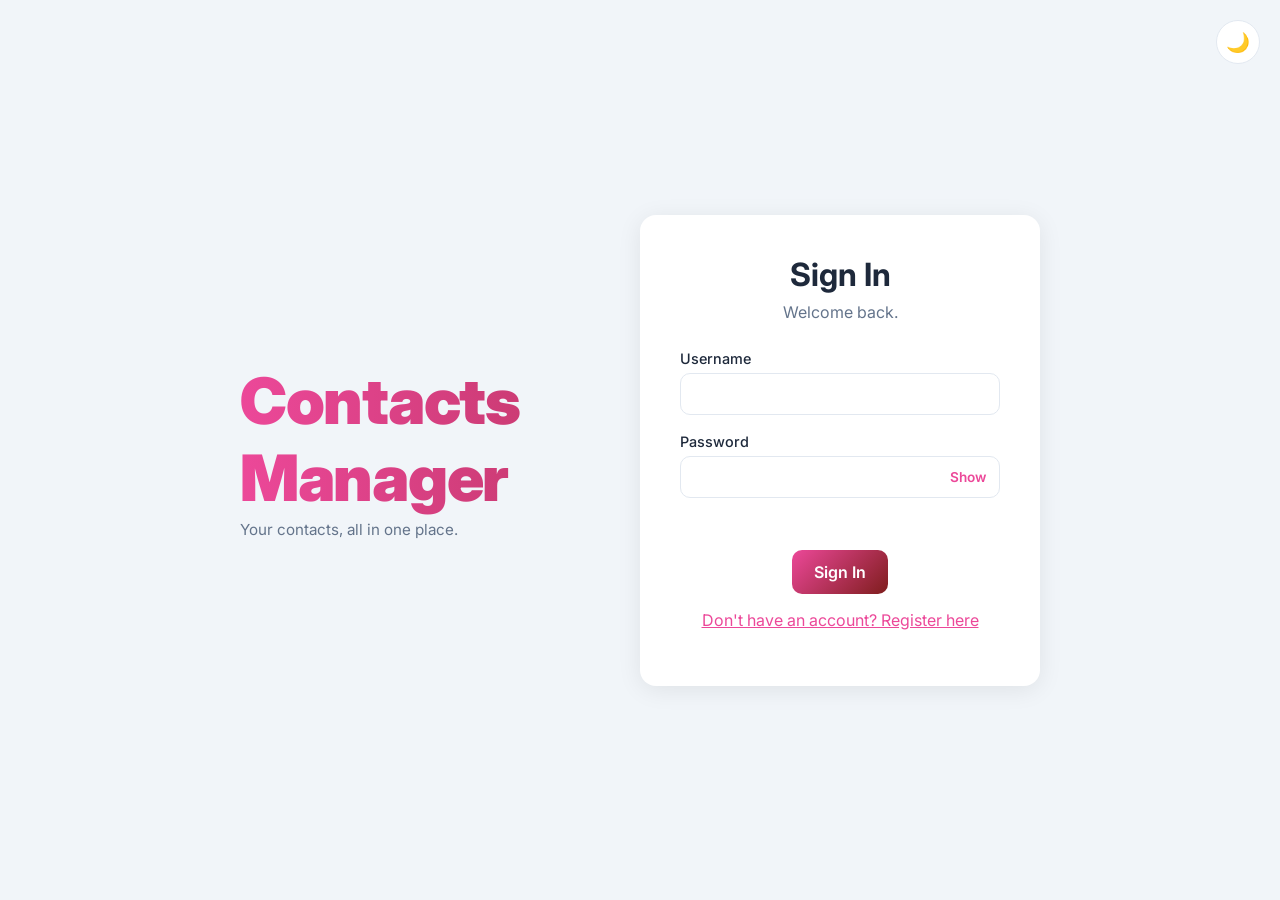
==== index.html @ 5d1593e3 "Frontend styling" ====
<!DOCTYPE html>
<html lang="en">
<head>
  <meta charset="UTF-8" />
  <meta name="viewport" content="width=device-width, initial-scale=1.0" />
  <title>Sign In - Contacts Manager</title>
  <link rel="stylesheet" href="css/style.css" />
  <link rel="preconnect" href="https://fonts.googleapis.com">
  <link rel="preconnect" href="https://fonts.gstatic.com" crossorigin>
  <link href="https://fonts.googleapis.com/css2?family=Inter:wght@400;500;600;700;800;900&display=swap" rel="stylesheet">
  <link rel="icon" href="data:image/svg+xml,<svg xmlns=%22http://www.w3.org/2000/svg%22 viewBox=%220 0 100 100%22><text y=%22.9em%22 font-size=%2290%22>⭐</text></svg>">
</head>
<body>
    <button id="theme-toggle" class="theme-toggle">🌙</button>
    <div class="center-container">
        <div class="brand">
          <h1 class="brand-title">Contacts Manager</h1>
          <p class="brand-tagline">Your contacts, all in one place.</p>
        </div>
        <div class="card" id="login-card">
            <h1>Sign In</h1>
            <p class="subtitle">Welcome back.</p>

            <form id="login-form">
            <div class="form-group">
                <label for="login">Username</label>
                <input type="text" id="login" name="login" />
            </div>

            <div class="form-group">
                <label for="password">Password</label>
                <div class="password-wrapper">
                <input type="password" id="password" name="password" />
                <button type="button" id="toggle-password" class="toggle-password-btn">Show</button>
                </div>
            </div>

            <div id="form-message"></div>

            <button type="submit" class="button button-primary">Sign In</button>
            </form>

            <p><a href="register.html">Don't have an account? Register here</a></p>
        </div>
    </div>
    <script src="js/auth.js"></script>
    <script>
        const themeToggle = document.getElementById("theme-toggle");
        const savedTheme = localStorage.getItem("theme");

        if (savedTheme === "dark") {
            document.documentElement.setAttribute("data-theme", "dark");
            themeToggle.textContent = "☀️";
        }

        themeToggle.addEventListener("click", function () {
            const isDark = document.documentElement.getAttribute("data-theme") === "dark";

            if (isDark) {
            document.documentElement.removeAttribute("data-theme");
            localStorage.setItem("theme", "light");
            themeToggle.textContent = "🌙";
            } else {
            document.documentElement.setAttribute("data-theme", "dark");
            localStorage.setItem("theme", "dark");
            themeToggle.textContent = "☀️";
            }
        });
    </script>

    <script>
        const togglePassword = document.getElementById("toggle-password");
        const passwordInput = document.getElementById("password");

        togglePassword.addEventListener("click", function () {
            const isPassword = passwordInput.type === "password";
            passwordInput.type = isPassword ? "text" : "password";
            togglePassword.textContent = isPassword ? "Hide" : "Show";
        });
    </script>
</body>
</html>
---- css/style.css ----
:root {
  --color-primary: #ec4899;
  --color-primary-dark: #7f1d1d;
  --color-bg: #f1f5f9;
  --color-card: #ffffff;
  --color-text: #1e293b;
  --color-muted: #64748b;
  --color-border: #e2e8f0;
  --radius: 16px;
  --radius-sm: 10px;
}

:root[data-theme="dark"] {
  --color-bg: #0f172a;
  --color-card: #1e293b;
  --color-text: #f1f5f9;
  --color-muted: #94a3b8;
  --color-border: #334155;
}

.theme-toggle {
  position: fixed;
  top: 20px;
  right: 20px;
  background: var(--color-card);
  border: 1px solid var(--color-border);
  border-radius: 50%;
  width: 44px;
  height: 44px;
  font-size: 1.2rem;
  cursor: pointer;
}

* {
  box-sizing: border-box;
}

body {
  margin: 0;
  font-family: "Inter", Arial, sans-serif;
  background: var(--color-bg);
  color: var(--color-text);
}

.center-container {
  min-height: 100vh;
  display: flex;
  align-items: center;
  justify-content: center;
  gap: 80px;
  padding: 20px;
}

.brand {
  text-align: left;
  max-width: 320px;
}

.brand-title {
  font-size: 4rem;
  font-weight: 900;
  letter-spacing: -0.02em;
  margin: 0 0 4px;
  background: linear-gradient(270deg, #ec4899, #7f1d1d, #ec4899);
  background-size: 600% 600%;
  -webkit-background-clip: text;
  background-clip: text;
  color: transparent;
  animation: gradientShift 10s ease infinite;
}

@keyframes gradientShift {
  0% { background-position: 0% 50%; }
  50% { background-position: 100% 50%; }
  100% { background-position: 0% 50%; }
}

.brand-tagline {
  color: var(--color-muted);
  margin: 0;
  font-size: 0.95rem;
}

.card {
  background: var(--color-card);
  border-radius: var(--radius);
  box-shadow: 0 4px 24px rgba(0, 0, 0, 0.08);
  padding: 40px;
  width: 100%;
  max-width: 400px;
  text-align: center;
}

h1 {
  margin: 0 0 8px;
}

.subtitle {
  margin: 0 0 28px;
  color: var(--color-muted);
}

.button-group {
  display: flex;
  flex-direction: column;
  gap: 12px;
}

.button {
  display: inline-block;
  padding: 12px 22px;
  border-radius: var(--radius-sm);
  font-size: 1rem;
  font-weight: 600;
  font-family: inherit;
  text-decoration: none;
  border: none;
  cursor: pointer;
  transition: background 0.15s ease, transform 0.05s ease;
}

.button:active {
  transform: scale(0.98);
}

.button-primary {
  background: linear-gradient(135deg, #ec4899, #7f1d1d);
  color: white;
  transition: filter 0.15s ease, transform 0.05s ease;
}

.button-primary:hover {
  filter: brightness(1.1);
}

.button-secondary {
  background: var(--color-bg);
  color: var(--color-text);
  border: 1px solid var(--color-border);
}

.button-secondary:hover {
  background: var(--color-border);
}

.form-group {
  margin-bottom: 18px;
  text-align: left;
}

.form-group label {
  display: block;
  margin-bottom: 6px;
  font-size: 0.9rem;
  font-weight: 500;
}

.form-group input[type="text"],
.form-group input[type="password"] {
  width: 100%;
  padding: 10px 14px;
  border: 1px solid var(--color-border);
  border-radius: var(--radius-sm);
  font-size: 1rem;
  font-family: inherit;
}

.form-group input:focus {
  outline: none;
  border-color: var(--color-primary);
  box-shadow: 0 0 0 3px rgba(236, 72, 153, 0.15);
}

#form-message {
  min-height: 20px;
  font-size: 0.9rem;
  margin-bottom: 14px;
}

.topbar {
  display: flex;
  justify-content: space-between;
  align-items: center;
  padding: 16px 24px;
  background: var(--color-card);
  border-bottom: 1px solid var(--color-border);
}

.topbar h2 {
  margin: 0;
}

.topbar-right {
  display: flex;
  align-items: center;
  gap: 16px;
}

.page-content {
  max-width: 800px;
  margin: 24px auto;
  padding: 0 16px;
}

.search-row {
  display: flex;
  gap: 12px;
  margin-bottom: 20px;
}

.search-row input {
  flex: 1;
  padding: 10px 14px;
  border: 1px solid var(--color-border);
  border-radius: var(--radius-sm);
  font-size: 1rem;
  font-family: inherit;
}

.search-row input:focus {
  outline: none;
  border-color: var(--color-primary);
  box-shadow: 0 0 0 3px rgba(236, 72, 153, 0.15);
}

.contact-card,
.user-card {
  background: var(--color-card);
  border: 1px solid var(--color-border);
  border-radius: var(--radius);
  padding: 18px 20px;
  margin-bottom: 10px;
  display: flex;
  justify-content: space-between;
  align-items: center;
  transition: box-shadow 0.15s ease;
}

.contact-card:hover,
.user-card:hover {
  box-shadow: 0 2px 10px rgba(0, 0, 0, 0.06);
}

.contact-info h3,
.user-info h3 {
  margin: 0 0 4px;
  font-size: 1.05rem;
}

.contact-info p,
.user-info p {
  margin: 0;
  color: var(--color-muted);
  font-size: 0.9rem;
}

.contact-actions,
.user-actions {
  display: flex;
  gap: 8px;
}

.contact-actions button,
.user-actions button {
  padding: 7px 14px;
  font-size: 0.85rem;
  font-family: inherit;
  border: 1px solid var(--color-border);
  border-radius: var(--radius-sm);
  background: white;
  cursor: pointer;
  transition: background 0.15s ease;
}

.contact-actions button:hover,
.user-actions button:hover {
  background: var(--color-bg);
}

.add-form {
  background: var(--color-card);
  border: 1px solid var(--color-border);
  border-radius: var(--radius);
  padding: 22px;
  margin-bottom: 20px;
}

.form-actions {
  display: flex;
  gap: 10px;
}

.badge {
  display: inline-block;
  padding: 2px 10px;
  border-radius: 999px;
  font-size: 0.75rem;
  font-weight: 600;
  margin-left: 8px;
}

.badge-admin {
  background: #fce7f3;
  color: #7f1d1d;
}

.badge-disabled {
  background: #fee2e2;
  color: #b91c1c;
}

.success-state {
  padding: 10px 0;
}

.success-icon {
  width: 56px;
  height: 56px;
  margin: 0 auto 16px;
  border-radius: 50%;
  background: var(--color-primary);
  color: white;
  font-size: 1.75rem;
  display: flex;
  align-items: center;
  justify-content: center;
}

.error-state {
  padding: 10px 0;
}

.error-icon {
  width: 56px;
  height: 56px;
  margin: 0 auto 16px;
  border-radius: 50%;
  background: #dc2626;
  color: white;
  font-size: 1.75rem;
  display: flex;
  align-items: center;
  justify-content: center;
}

.form-row {
  display: flex;
  gap: 12px;
}

.form-row .form-group {
  flex: 1;
}

.topbar-title {
  font-size: 1.5rem;
  font-weight: 900;
  letter-spacing: -0.02em;
  margin: 0;
  background: linear-gradient(270deg, #ec4899, #7f1d1d, #ec4899);
  background-size: 600% 600%;
  -webkit-background-clip: text;
  background-clip: text;
  color: transparent;
  animation: gradientShift 10s ease infinite;
}

.modal-overlay {
  position: fixed;
  top: 0;
  left: 0;
  right: 0;
  bottom: 0;
  background: rgba(0, 0, 0, 0.4);
  display: flex;
  align-items: center;
  justify-content: center;
  z-index: 1000;
}

.modal-box {
  background: var(--color-card);
  border-radius: var(--radius);
  padding: 28px;
  max-width: 360px;
  width: 100%;
  text-align: center;
  box-shadow: 0 4px 24px rgba(0, 0, 0, 0.15);
}

.modal-box p {
  margin: 0 0 20px;
  font-size: 1rem;
}

.modal-actions {
  display: flex;
  gap: 10px;
  justify-content: center;
}

.form-message {
  min-height: 20px;
  font-size: 0.9rem;
  margin-bottom: 14px;
  color: #dc2626;
}

.form-message-success {
  color: #16a34a;
}

.form-message-error {
  color: #dc2626;
}

.card p a {
  color: var(--color-primary);
}

.card p a:visited {
  color: var(--color-primary);
}

.password-wrapper {
  position: relative;
}

.password-wrapper input {
  padding-right: 60px;
}

.toggle-password-btn {
  position: absolute;
  right: 10px;
  top: 50%;
  transform: translateY(-50%);
  background: none;
  border: none;
  cursor: pointer;
  font-size: 0.85rem;
  font-weight: 600;
  font-family: inherit;
  color: var(--color-primary);
  padding: 4px;
}

.star-button {
  background: none;
  border: none;
  font-size: 1.1rem;
  cursor: pointer;
  color: var(--color-border);
  padding: 7px 10px;
}

.star-button.favorited {
  color: #f59e0b;
}
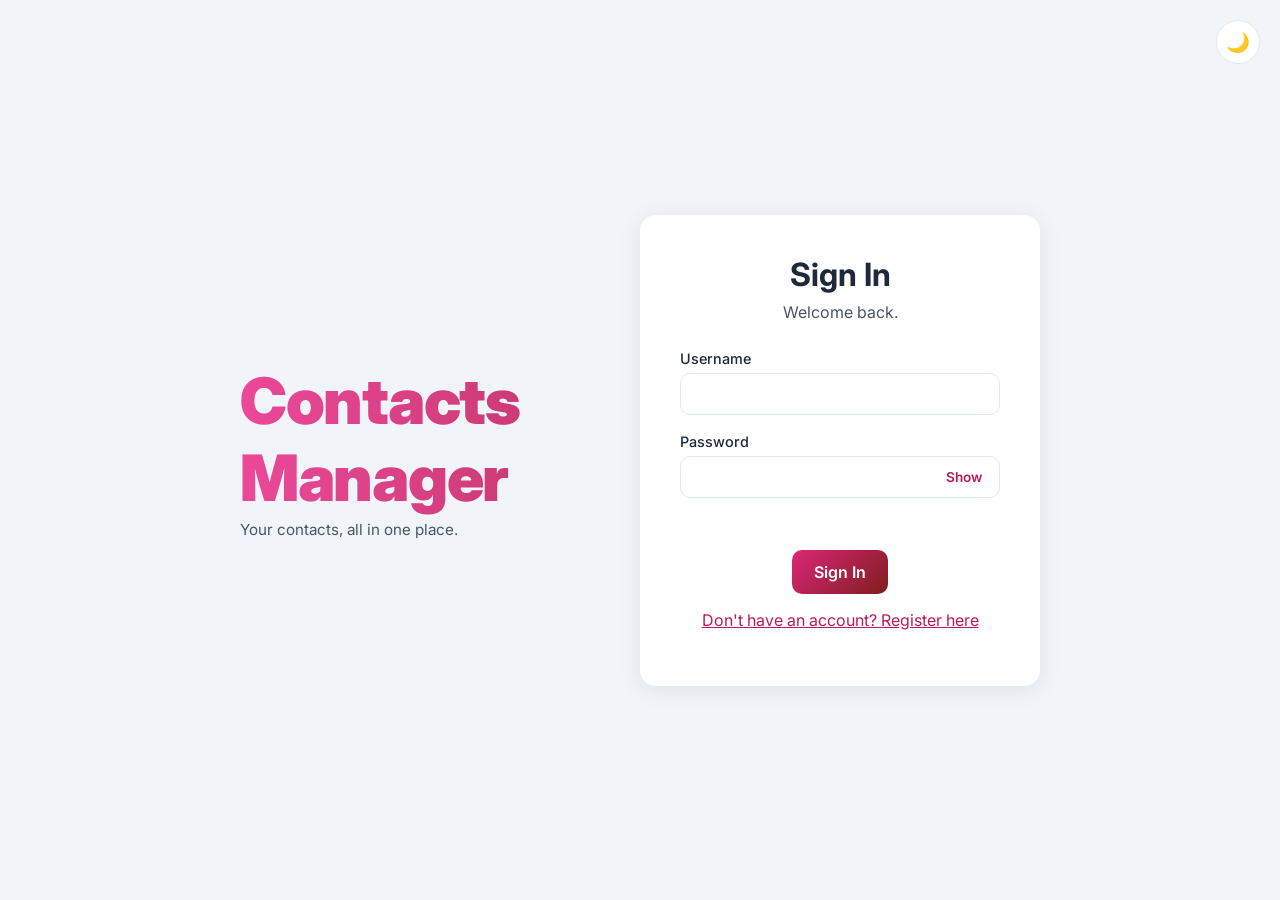
==== commit 65f04fc1: "Improve accessibility to reach Lighthouse score of 100 on all pages - Fix color contrast for muted t" ====
--- a/index.html
+++ b/index.html
@@ -11,38 +11,38 @@
   <link rel="icon" href="data:image/svg+xml,<svg xmlns=%22http://www.w3.org/2000/svg%22 viewBox=%220 0 100 100%22><text y=%22.9em%22 font-size=%2290%22>⭐</text></svg>">
 </head>
 <body>
-    <button id="theme-toggle" class="theme-toggle">🌙</button>
-    <div class="center-container">
+    <button type="button" id="theme-toggle" class="theme-toggle" aria-label="Switch to dark mode">🌙</button>
+    <main class="center-container">
         <div class="brand">
           <h1 class="brand-title">Contacts Manager</h1>
           <p class="brand-tagline">Your contacts, all in one place.</p>
         </div>
         <div class="card" id="login-card">
-            <h1>Sign In</h1>
+            <h2>Sign In</h2>
             <p class="subtitle">Welcome back.</p>
 
             <form id="login-form">
             <div class="form-group">
                 <label for="login">Username</label>
-                <input type="text" id="login" name="login" />
+                <input type="text" id="login" name="login" autocomplete="username" />
             </div>
 
             <div class="form-group">
                 <label for="password">Password</label>
                 <div class="password-wrapper">
-                <input type="password" id="password" name="password" />
-                <button type="button" id="toggle-password" class="toggle-password-btn">Show</button>
+                <input type="password" id="password" name="password" autocomplete="current-password" />
+                <button type="button" id="toggle-password" class="toggle-password-btn" aria-controls="password" aria-pressed="false">Show</button>
                 </div>
             </div>
 
-            <div id="form-message"></div>
+            <div id="form-message" role="status" aria-live="polite"></div>
 
             <button type="submit" class="button button-primary">Sign In</button>
             </form>
 
             <p><a href="register.html">Don't have an account? Register here</a></p>
         </div>
-    </div>
+    </main>
     <script src="js/auth.js"></script>
     <script>
         const themeToggle = document.getElementById("theme-toggle");
@@ -51,6 +51,7 @@
         if (savedTheme === "dark") {
             document.documentElement.setAttribute("data-theme", "dark");
             themeToggle.textContent = "☀️";
+            themeToggle.setAttribute("aria-label", "Switch to light mode");
         }
 
         themeToggle.addEventListener("click", function () {
@@ -60,10 +61,12 @@
             document.documentElement.removeAttribute("data-theme");
             localStorage.setItem("theme", "light");
             themeToggle.textContent = "🌙";
+            themeToggle.setAttribute("aria-label", "Switch to dark mode");
             } else {
             document.documentElement.setAttribute("data-theme", "dark");
             localStorage.setItem("theme", "dark");
             themeToggle.textContent = "☀️";
+            themeToggle.setAttribute("aria-label", "Switch to light mode");
             }
         });
     </script>
@@ -76,6 +79,7 @@
             const isPassword = passwordInput.type === "password";
             passwordInput.type = isPassword ? "text" : "password";
             togglePassword.textContent = isPassword ? "Hide" : "Show";
+            togglePassword.setAttribute("aria-pressed", String(isPassword));
         });
     </script>
 </body>
--- a/css/style.css
+++ b/css/style.css
@@ -4,8 +4,12 @@
   --color-bg: #f1f5f9;
   --color-card: #ffffff;
   --color-text: #1e293b;
-  --color-muted: #64748b;
+  --color-muted: #475569;
   --color-border: #e2e8f0;
+  --color-link: #be185d;
+  --color-error: #dc2626;
+  --color-success: #15803d;
+  --color-star: #b45309;
   --radius: 16px;
   --radius-sm: 10px;
 }
@@ -16,6 +20,10 @@
   --color-text: #f1f5f9;
   --color-muted: #94a3b8;
   --color-border: #334155;
+  --color-link: #f472b6;
+  --color-error: #f87171;
+  --color-success: #4ade80;
+  --color-star: #fbbf24;
 }
 
 .theme-toggle {
@@ -29,6 +37,23 @@
   height: 44px;
   font-size: 1.2rem;
   cursor: pointer;
+}
+
+:focus-visible {
+  outline: 3px solid var(--color-link);
+  outline-offset: 2px;
+}
+
+.visually-hidden {
+  position: absolute;
+  width: 1px;
+  height: 1px;
+  padding: 0;
+  margin: -1px;
+  overflow: hidden;
+  clip: rect(0, 0, 0, 0);
+  white-space: nowrap;
+  border: 0;
 }
 
 * {
@@ -91,8 +116,13 @@
   text-align: center;
 }
 
-h1 {
+h1,
+.card h2 {
   margin: 0 0 8px;
+}
+
+.card h2 {
+  font-size: 2em;
 }
 
 .subtitle {
@@ -124,7 +154,7 @@
 }
 
 .button-primary {
-  background: linear-gradient(135deg, #ec4899, #7f1d1d);
+  background: linear-gradient(135deg, #db2777, #7f1d1d);
   color: white;
   transition: filter 0.15s ease, transform 0.05s ease;
 }
@@ -156,11 +186,15 @@
 }
 
 .form-group input[type="text"],
-.form-group input[type="password"] {
+.form-group input[type="password"],
+.form-group input[type="tel"],
+.form-group input[type="email"] {
   width: 100%;
   padding: 10px 14px;
   border: 1px solid var(--color-border);
   border-radius: var(--radius-sm);
+  background: var(--color-card);
+  color: var(--color-text);
   font-size: 1rem;
   font-family: inherit;
 }
@@ -186,7 +220,7 @@
   border-bottom: 1px solid var(--color-border);
 }
 
-.topbar h2 {
+.topbar h1 {
   margin: 0;
 }
 
@@ -213,6 +247,8 @@
   padding: 10px 14px;
   border: 1px solid var(--color-border);
   border-radius: var(--radius-sm);
+  background: var(--color-card);
+  color: var(--color-text);
   font-size: 1rem;
   font-family: inherit;
 }
@@ -241,8 +277,8 @@
   box-shadow: 0 2px 10px rgba(0, 0, 0, 0.06);
 }
 
-.contact-info h3,
-.user-info h3 {
+.contact-info h2,
+.user-info h2 {
   margin: 0 0 4px;
   font-size: 1.05rem;
 }
@@ -267,7 +303,8 @@
   font-family: inherit;
   border: 1px solid var(--color-border);
   border-radius: var(--radius-sm);
-  background: white;
+  background: var(--color-card);
+  color: var(--color-text);
   cursor: pointer;
   transition: background 0.15s ease;
 }
@@ -388,9 +425,11 @@
   box-shadow: 0 4px 24px rgba(0, 0, 0, 0.15);
 }
 
-.modal-box p {
+.modal-box p,
+.modal-box .modal-message {
   margin: 0 0 20px;
   font-size: 1rem;
+  font-weight: 400;
 }
 
 .modal-actions {
@@ -403,23 +442,23 @@
   min-height: 20px;
   font-size: 0.9rem;
   margin-bottom: 14px;
-  color: #dc2626;
+  color: var(--color-error);
 }
 
 .form-message-success {
-  color: #16a34a;
+  color: var(--color-success);
 }
 
 .form-message-error {
-  color: #dc2626;
+  color: var(--color-error);
 }
 
 .card p a {
-  color: var(--color-primary);
+  color: var(--color-link);
 }
 
 .card p a:visited {
-  color: var(--color-primary);
+  color: var(--color-link);
 }
 
 .password-wrapper {
@@ -441,8 +480,8 @@
   font-size: 0.85rem;
   font-weight: 600;
   font-family: inherit;
-  color: var(--color-primary);
-  padding: 4px;
+  color: var(--color-link);
+  padding: 6px 8px;
 }
 
 .star-button {
@@ -450,10 +489,27 @@
   border: none;
   font-size: 1.1rem;
   cursor: pointer;
-  color: var(--color-border);
+  color: var(--color-muted);
   padding: 7px 10px;
 }
 
-.star-button.favorited {
-  color: #f59e0b;
+.contact-actions .star-button {
+  color: var(--color-muted);
+}
+
+.contact-actions .star-button.favorited {
+  color: var(--color-star);
+}
+
+@media (prefers-reduced-motion: reduce) {
+  .brand-title,
+  .topbar-title {
+    animation: none;
+  }
+
+  .button,
+  .button:active {
+    transition: none;
+    transform: none;
+  }
 }
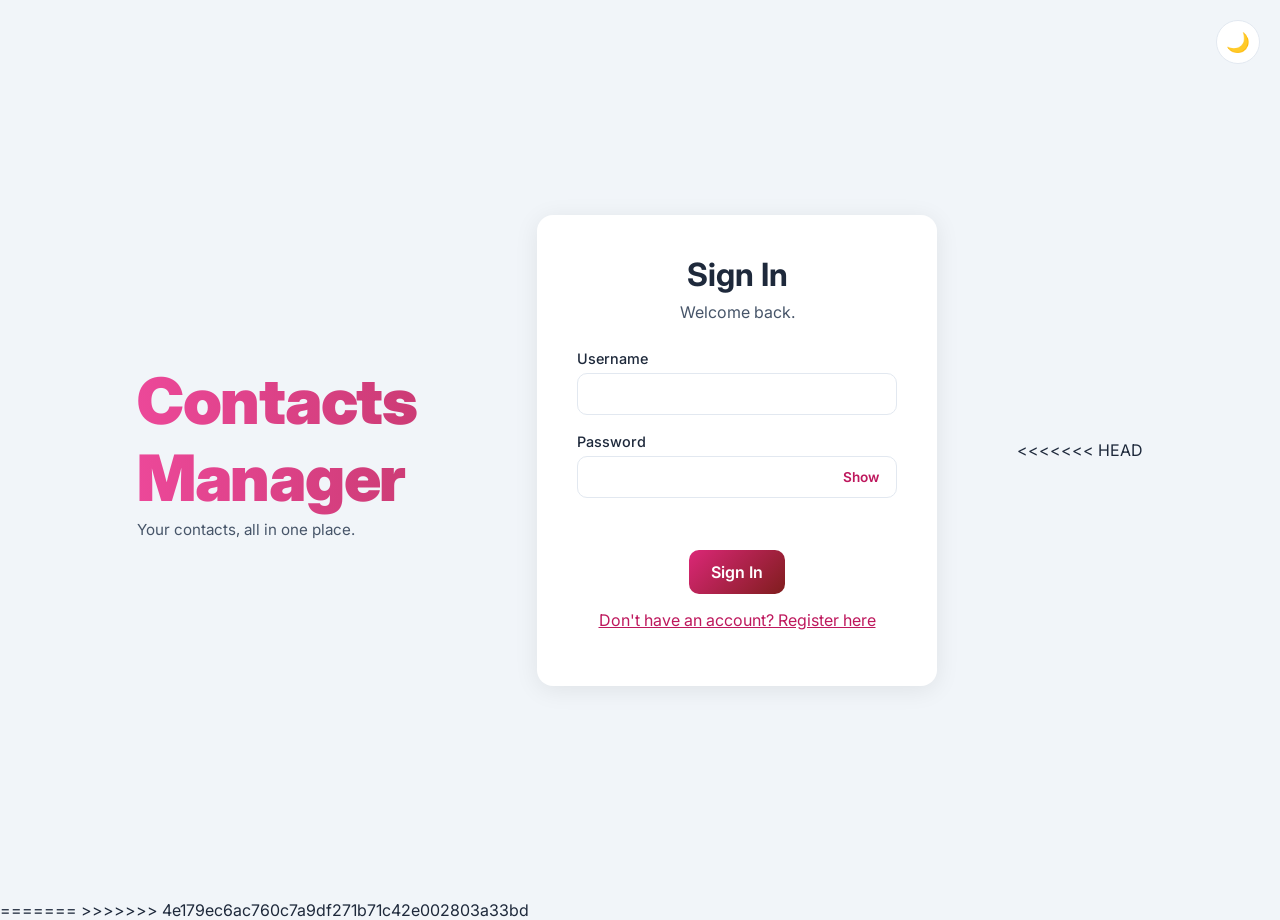
==== commit e486c5c0: "Mergin commits" ====
--- a/index.html
+++ b/index.html
@@ -42,7 +42,12 @@
 
             <p><a href="register.html">Don't have an account? Register here</a></p>
         </div>
+<<<<<<< HEAD
     </main>
+=======
+    </div>
+    <script src="js/common.js"></script>
+>>>>>>> 4e179ec6ac760c7a9df271b71c42e002803a33bd
     <script src="js/auth.js"></script>
     <script>
         const themeToggle = document.getElementById("theme-toggle");
--- a/css/style.css
+++ b/css/style.css
@@ -493,6 +493,7 @@
   padding: 7px 10px;
 }
 
+<<<<<<< HEAD
 .contact-actions .star-button {
   color: var(--color-muted);
 }
@@ -512,4 +513,202 @@
     transition: none;
     transform: none;
   }
-}+}
+=======
+.star-button.favorited {
+  color: #f59e0b;
+}
+
+/* ==========================================================================
+   Added for the expanded app: navigation, tags, sharing, dashboard, admin tabs.
+   Uses the same color variables as above, so dark mode works automatically.
+   ========================================================================== */
+
+.main-nav { display: flex; gap: 4px; flex: 1; margin-left: 24px; overflow-x: auto; }
+.main-nav a {
+  padding: 8px 14px; border-radius: 999px; color: var(--color-muted);
+  text-decoration: none; font-weight: 600; font-size: 0.95rem; white-space: nowrap;
+}
+.main-nav a:hover { background: var(--color-bg); color: var(--color-text); }
+.main-nav a[aria-current="page"] { background: #fce7f3; color: #9d174d; }
+:root[data-theme="dark"] .main-nav a[aria-current="page"] { background: #500724; color: #f9a8d4; }
+
+@media (max-width: 760px) {
+  .topbar { flex-wrap: wrap; gap: 8px; }
+  .main-nav { order: 3; flex-basis: 100%; margin-left: 0; }
+  #welcome-message { display: none; }
+  .search-row, .form-row { flex-wrap: wrap; }
+  .contact-card, .user-card { flex-wrap: wrap; gap: 10px; }
+}
+
+.page-title { font-size: 1.9rem; margin: 0 0 4px; letter-spacing: -0.02em; }
+
+.button-small { padding: 6px 12px; font-size: 0.85rem; }
+.button-danger { background: #dc2626; color: white; }
+.button-danger:hover { filter: brightness(1.1); }
+.button:disabled { opacity: 0.55; cursor: not-allowed; }
+
+.form-group input[type="email"], .form-group input[type="date"], .form-group input[type="file"],
+.form-group select, .form-group textarea, .modal-box input[type="text"], .modal-box select {
+  width: 100%; padding: 10px 14px; border: 1px solid var(--color-border); border-radius: var(--radius-sm);
+  font-size: 1rem; font-family: inherit; background: var(--color-card); color: var(--color-text);
+}
+.form-group textarea { resize: vertical; }
+.form-group input[type="text"], .form-group input[type="password"], .search-row input {
+  background: var(--color-card); color: var(--color-text);
+}
+.field-hint { font-size: 0.82rem; color: var(--color-muted); margin: 6px 0 0; }
+.label { display: block; margin-bottom: 6px; font-size: 0.9rem; font-weight: 500; }
+.checkbox { display: flex; align-items: center; gap: 8px; font-size: 0.9rem; margin: 4px 0 14px; cursor: pointer; }
+.checkbox input { accent-color: var(--color-primary); width: 16px; height: 16px; }
+
+/* ---- Views, tag filter, tags ---- */
+
+.view-row { display: flex; justify-content: space-between; gap: 12px; flex-wrap: wrap; margin-bottom: 14px; }
+.view-actions { display: flex; gap: 8px; flex-wrap: wrap; }
+.segmented {
+  display: inline-flex; gap: 2px; padding: 3px; border-radius: 999px;
+  background: var(--color-card); border: 1px solid var(--color-border); max-width: 100%; overflow-x: auto;
+}
+.segmented button {
+  border: none; background: none; color: var(--color-muted); font: inherit; font-weight: 600;
+  font-size: 0.88rem; padding: 7px 14px; border-radius: 999px; cursor: pointer; white-space: nowrap;
+}
+.segmented button[aria-pressed="true"] { background: linear-gradient(135deg, #ec4899, #7f1d1d); color: white; }
+
+.chips { display: flex; gap: 8px; flex-wrap: wrap; margin-bottom: 12px; }
+.chip {
+  display: inline-flex; align-items: center; gap: 6px; padding: 4px 12px; border-radius: 999px;
+  border: 1px solid var(--color-border); background: var(--color-card); color: var(--color-text);
+  font: inherit; font-size: 0.83rem; font-weight: 600; cursor: pointer;
+}
+.chip[aria-pressed="true"] { border-color: var(--color-primary); background: #fce7f3; color: #9d174d; }
+:root[data-theme="dark"] .chip[aria-pressed="true"] { background: #500724; color: #f9a8d4; }
+.chip-count { color: var(--color-muted); font-weight: 500; }
+.dot { display: inline-block; width: 8px; height: 8px; border-radius: 50%; flex: none; }
+
+.tag {
+  display: inline-flex; align-items: center; gap: 5px; padding: 2px 9px; border-radius: 999px;
+  font-size: 0.75rem; font-weight: 600; background: var(--color-bg); border: 1px solid var(--color-border);
+}
+.contact-meta { display: flex; gap: 6px; flex-wrap: wrap; margin-top: 6px; }
+.badge-shared { background: var(--color-bg); color: var(--color-muted); border: 1px solid var(--color-border); }
+.badge-warning { background: #fef3c7; color: #92400e; }
+.badge-muted { background: var(--color-bg); color: var(--color-muted); border: 1px solid var(--color-border); margin-left: 0; }
+
+.tag-picker { display: flex; gap: 8px; flex-wrap: wrap; }
+.tag-option {
+  display: inline-flex; align-items: center; gap: 6px; padding: 5px 12px; border-radius: 999px;
+  border: 1px solid var(--color-border); font-size: 0.85rem; font-weight: 600; cursor: pointer;
+}
+.tag-option input { accent-color: var(--color-primary); }
+
+/* ---- Contact cards ---- */
+
+.contact-card { gap: 14px; }
+.contact-info { flex: 1; min-width: 0; }
+.contact-actions { flex-wrap: wrap; justify-content: flex-end; }
+.avatar {
+  flex: none; width: 44px; height: 44px; border-radius: 50%; overflow: hidden;
+  display: inline-flex; align-items: center; justify-content: center;
+  color: white; font-weight: 700; font-size: 0.95rem;
+}
+.avatar img { width: 100%; height: 100%; object-fit: cover; }
+.photo-row { display: flex; align-items: center; gap: 14px; flex-wrap: wrap; }
+.photo-row input[type="file"] { width: auto; flex: 1; }
+
+/* ---- Dialogs (same look as the existing confirm box) ---- */
+
+.modal-box.modal-wide { max-width: 560px; text-align: left; max-height: calc(100vh - 40px); overflow-y: auto; }
+.modal-box h3 { margin: 0 0 16px; }
+.modal-box .modal-actions { justify-content: flex-end; margin-top: 16px; }
+.modal-text { font-size: 0.9rem !important; color: var(--color-muted); margin: 0 0 14px !important; }
+.share-row, .tag-row {
+  display: flex; align-items: center; gap: 10px; padding: 8px 0; border-bottom: 1px solid var(--color-border);
+}
+.share-row span { flex: 1; font-size: 0.92rem; }
+.tag-row input[type="text"] { flex: 1; padding: 7px 10px; }
+.tag-row input[type="color"], .tag-color-group input { width: 44px; height: 38px; padding: 2px; border: 1px solid var(--color-border); border-radius: 8px; background: none; }
+.tag-color-group { flex: 0 0 auto !important; }
+#import-message { white-space: pre-line; margin-top: 12px; }
+
+/* ---- Dashboard ---- */
+
+.stats { display: grid; grid-template-columns: repeat(auto-fit, minmax(160px, 1fr)); gap: 12px; margin: 20px 0; }
+.stat {
+  display: block; padding: 16px 18px; border-radius: var(--radius); text-decoration: none; color: inherit;
+  background: var(--color-card); border: 1px solid var(--color-border);
+}
+a.stat:hover { box-shadow: 0 2px 10px rgba(0, 0, 0, 0.06); }
+.stat-value { font-size: 1.9rem; font-weight: 800; }
+.stat-label { color: var(--color-muted); font-size: 0.88rem; }
+
+.panel {
+  background: var(--color-card); border: 1px solid var(--color-border); border-radius: var(--radius);
+  padding: 20px 22px; margin-bottom: 16px;
+}
+.panel h3 { margin: 0 0 12px; font-size: 1.05rem; }
+.panel-danger { border-color: #fca5a5; }
+.dashboard-grid { display: grid; grid-template-columns: 1fr 1fr; gap: 16px; }
+@media (max-width: 760px) { .dashboard-grid { grid-template-columns: 1fr; } }
+
+.simple-list, .activity-list { list-style: none; margin: 0; padding: 0; }
+.simple-list li {
+  display: flex; justify-content: space-between; gap: 10px; padding: 9px 0;
+  border-bottom: 1px solid var(--color-border); font-size: 0.93rem;
+}
+.simple-list li:last-child, .activity-list li:last-child { border-bottom: none; }
+.simple-list .subtitle, .panel h3 .subtitle { margin: 0; font-size: 0.85rem; font-weight: 400; }
+.activity-list li { display: flex; gap: 12px; padding: 9px 0; border-bottom: 1px solid var(--color-border); font-size: 0.93rem; }
+.activity-dot { flex: none; width: 9px; height: 9px; margin-top: 7px; border-radius: 50%; background: var(--color-primary); }
+.activity-time { display: block; color: var(--color-muted); font-size: 0.8rem; }
+.notice { background: #fef3c7; color: #92400e; border-radius: var(--radius-sm); padding: 12px 16px; margin-bottom: 16px; }
+.notice strong { display: block; }
+
+/* ---- Admin tabs, charts and audit log ---- */
+
+.tabs { display: flex; gap: 4px; border-bottom: 1px solid var(--color-border); margin-bottom: 20px; }
+.tabs button {
+  border: none; background: none; font: inherit; font-weight: 600; color: var(--color-muted);
+  padding: 10px 16px; cursor: pointer; border-bottom: 3px solid transparent; margin-bottom: -1px;
+}
+.tabs button[aria-selected="true"] { color: #be185d; border-bottom-color: var(--color-primary); }
+:root[data-theme="dark"] .tabs button[aria-selected="true"] { color: #f9a8d4; }
+
+.chart-grid { display: grid; grid-template-columns: 1fr 1fr; gap: 16px; margin-bottom: 16px; }
+@media (max-width: 760px) { .chart-grid { grid-template-columns: 1fr; } }
+.chart-card { background: var(--color-card); border: 1px solid var(--color-border); border-radius: var(--radius); padding: 18px; }
+.chart-card h3 { margin: 0 0 10px; font-size: 1rem; }
+.chart { width: 100%; height: auto; display: block; }
+.chart .bar { fill: #db2777; }
+.chart .axis { fill: var(--color-muted); font-size: 10px; }
+.chart .grid { stroke: var(--color-border); }
+.rank-row { display: grid; grid-template-columns: minmax(90px, 180px) 1fr 36px; gap: 10px; align-items: center; margin-bottom: 10px; font-size: 0.88rem; }
+.rank-label { overflow: hidden; text-overflow: ellipsis; white-space: nowrap; }
+.rank-track { height: 10px; background: var(--color-bg); border-radius: 999px; overflow: hidden; }
+.rank-fill { display: block; height: 100%; background: linear-gradient(135deg, #ec4899, #7f1d1d); }
+.rank-row strong { text-align: right; }
+
+.audit-list { background: var(--color-card); border: 1px solid var(--color-border); border-radius: var(--radius); }
+.audit-row {
+  display: grid; grid-template-columns: 170px 1fr auto 110px; gap: 12px; align-items: center;
+  padding: 10px 16px; border-bottom: 1px solid var(--color-border); font-size: 0.88rem;
+}
+.audit-row:last-child { border-bottom: none; }
+.audit-time, .audit-ip { color: var(--color-muted); }
+@media (max-width: 760px) { .audit-row { grid-template-columns: 1fr; gap: 2px; } }
+.pagination { display: flex; justify-content: center; align-items: center; gap: 12px; margin-top: 14px; color: var(--color-muted); font-size: 0.9rem; }
+
+/* ---- Toast messages ---- */
+
+.toast-region { position: fixed; bottom: 20px; left: 50%; transform: translateX(-50%); z-index: 2000; display: flex; flex-direction: column; gap: 8px; align-items: center; }
+.toast { background: #1e293b; color: white; padding: 10px 18px; border-radius: 999px; font-size: 0.92rem; box-shadow: 0 8px 24px rgba(0, 0, 0, 0.2); }
+.toast-error { background: #b91c1c; }
+
+.search-row { flex-wrap: wrap; }
+.search-row input { min-width: 200px; }
+.search-row .button, .view-actions .button, .user-actions button, .contact-actions button { white-space: nowrap; }
+.view-actions .button { display: inline-flex; align-items: center; line-height: 1.2; }
+.user-card { gap: 14px; }
+.user-actions { flex-wrap: wrap; justify-content: flex-end; }
+>>>>>>> 4e179ec6ac760c7a9df271b71c42e002803a33bd
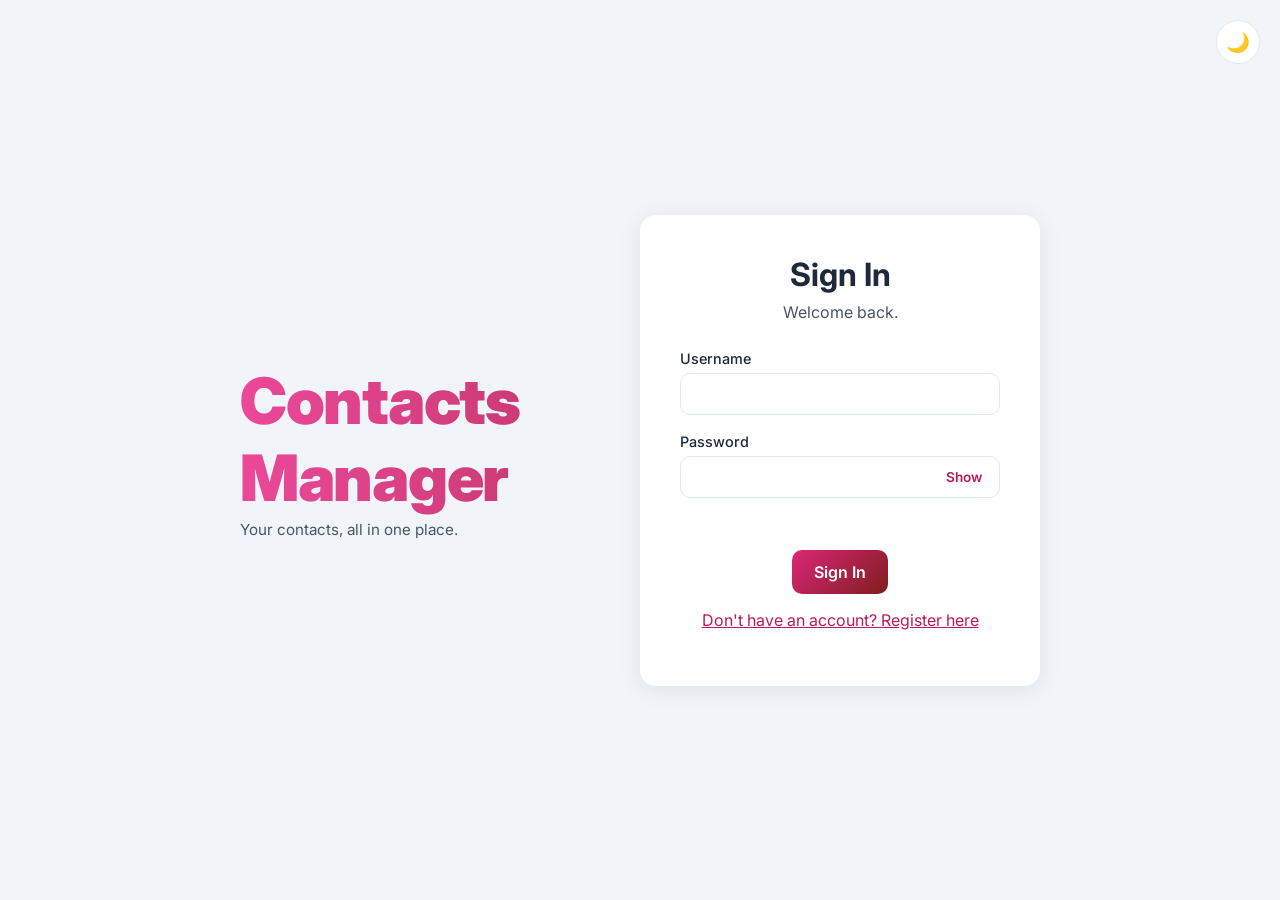
==== commit 401bf39d: "Resolve merge conflicts left in e486c5c The merge of the accessibility work (65f04fc) with expanded-" ====
--- a/index.html
+++ b/index.html
@@ -42,12 +42,8 @@
 
             <p><a href="register.html">Don't have an account? Register here</a></p>
         </div>
-<<<<<<< HEAD
     </main>
-=======
-    </div>
     <script src="js/common.js"></script>
->>>>>>> 4e179ec6ac760c7a9df271b71c42e002803a33bd
     <script src="js/auth.js"></script>
     <script>
         const themeToggle = document.getElementById("theme-toggle");
--- a/css/style.css
+++ b/css/style.css
@@ -493,7 +493,6 @@
   padding: 7px 10px;
 }
 
-<<<<<<< HEAD
 .contact-actions .star-button {
   color: var(--color-muted);
 }
@@ -502,22 +501,6 @@
   color: var(--color-star);
 }
 
-@media (prefers-reduced-motion: reduce) {
-  .brand-title,
-  .topbar-title {
-    animation: none;
-  }
-
-  .button,
-  .button:active {
-    transition: none;
-    transform: none;
-  }
-}
-=======
-.star-button.favorited {
-  color: #f59e0b;
-}
 
 /* ==========================================================================
    Added for the expanded app: navigation, tags, sharing, dashboard, admin tabs.
@@ -711,4 +694,16 @@
 .view-actions .button { display: inline-flex; align-items: center; line-height: 1.2; }
 .user-card { gap: 14px; }
 .user-actions { flex-wrap: wrap; justify-content: flex-end; }
->>>>>>> 4e179ec6ac760c7a9df271b71c42e002803a33bd
+
+@media (prefers-reduced-motion: reduce) {
+  .brand-title,
+  .topbar-title {
+    animation: none;
+  }
+
+  .button,
+  .button:active {
+    transition: none;
+    transform: none;
+  }
+}
